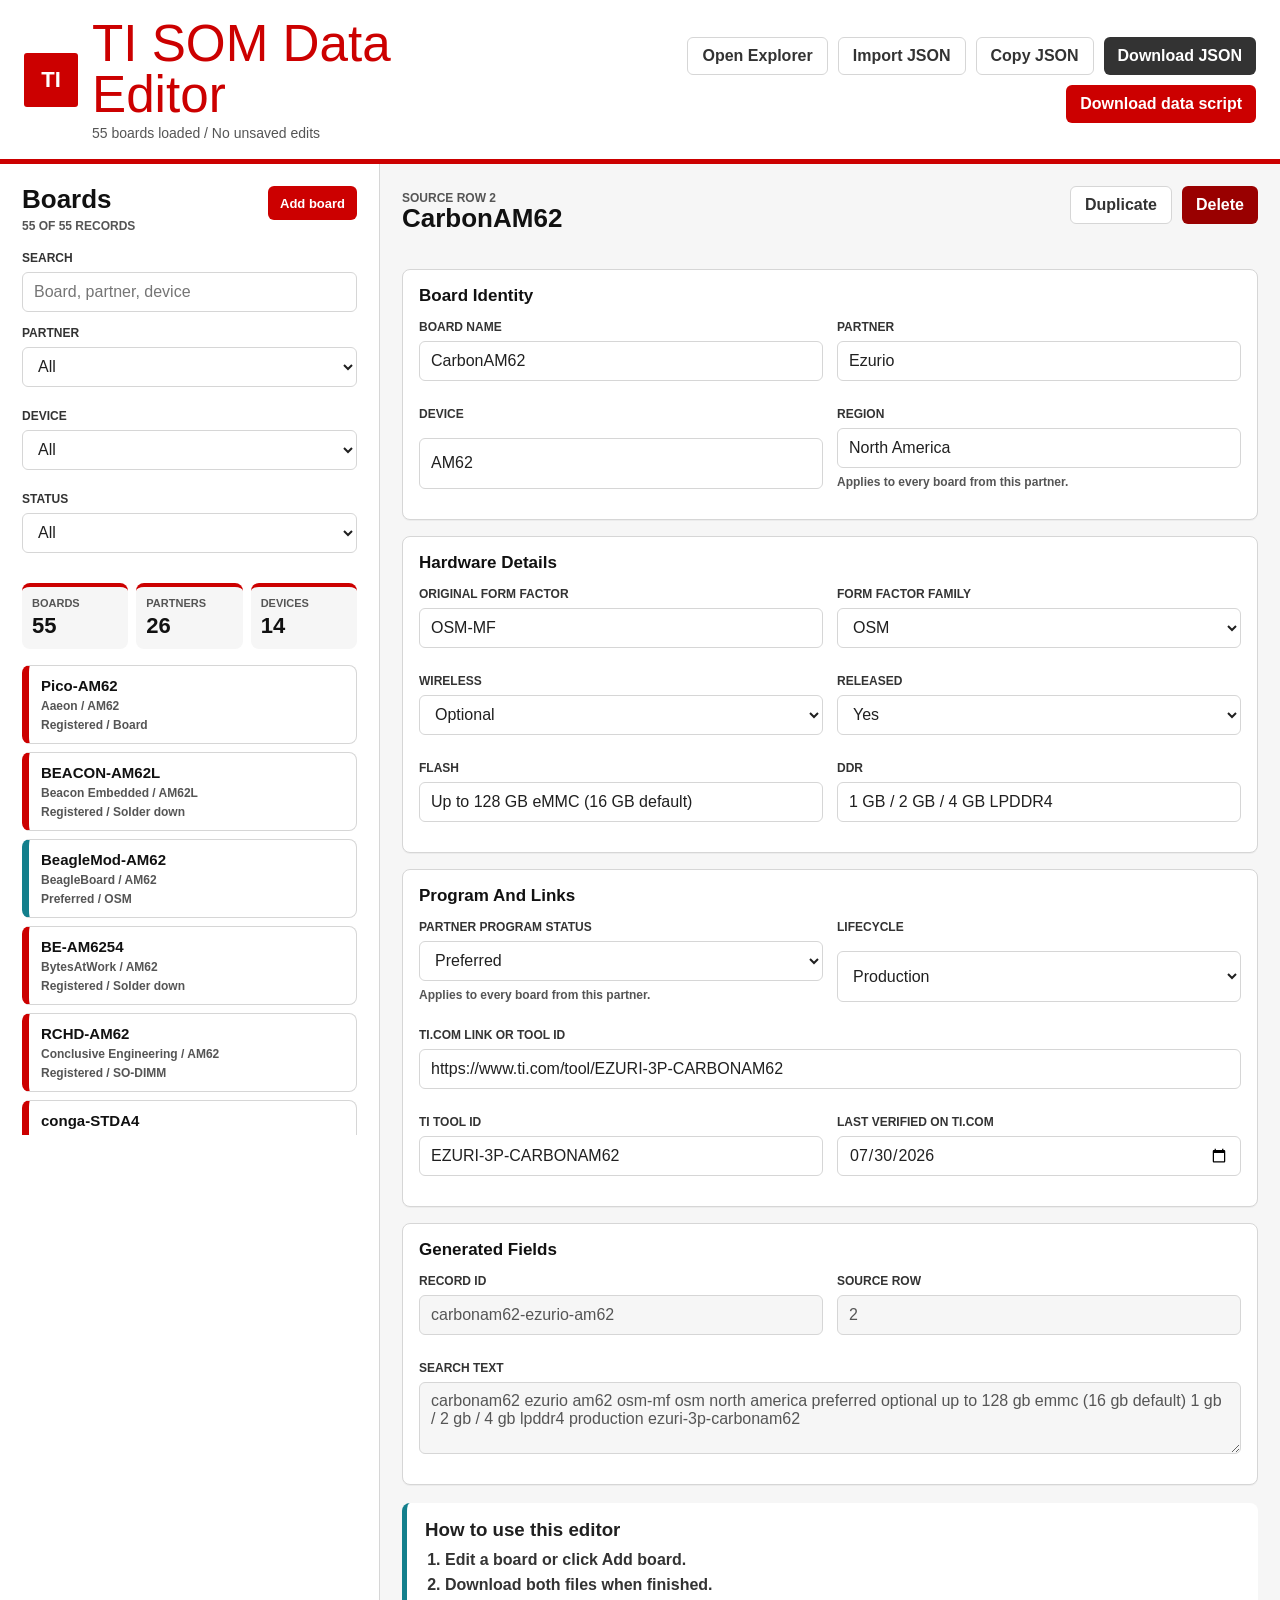
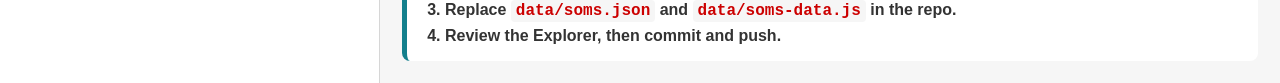
==== editor.html @ 03fc8cab "Refresh TI SOM catalog and partner badges" ====
<!doctype html>
<html lang="en">
  <head>
    <meta charset="utf-8">
    <meta name="viewport" content="width=device-width, initial-scale=1">
    <title>TI SOM Data Editor</title>
    <link rel="stylesheet" href="./editor.css">
  </head>
  <body>
    <div class="editor-shell">
      <header class="editor-topbar">
        <div class="editor-brand">
          <div class="ti-mark" aria-hidden="true">TI</div>
          <div>
            <h1>TI SOM Data Editor</h1>
            <p id="editorStatus">Loading SOM data</p>
          </div>
        </div>
        <div class="editor-actions" aria-label="Editor actions">
          <a class="button ghost" href="./index.html">Open Explorer</a>
          <button class="button ghost" id="importJson" type="button">Import JSON</button>
          <button class="button ghost" id="copyJson" type="button">Copy JSON</button>
          <button class="button" id="downloadJson" type="button">Download JSON</button>
          <button class="button primary" id="downloadDataScript" type="button">Download data script</button>
          <input id="jsonFile" type="file" accept="application/json,.json" hidden>
        </div>
      </header>

      <main class="editor-workspace">
        <aside class="record-panel" aria-label="SOM records">
          <div class="panel-head">
            <div>
              <h2>Boards</h2>
              <p id="recordCount">0 records</p>
            </div>
            <button class="button primary compact" id="newRecord" type="button">Add board</button>
          </div>

          <label class="field">
            <span>Search</span>
            <input id="recordSearch" type="search" placeholder="Board, partner, device">
          </label>

          <div class="filter-grid">
            <label class="field">
              <span>Partner</span>
              <select id="vendorFilter"></select>
            </label>
            <label class="field">
              <span>Device</span>
              <select id="deviceFilter"></select>
            </label>
            <label class="field">
              <span>Status</span>
              <select id="programFilter"></select>
            </label>
          </div>

          <div class="summary-grid" id="summaryGrid" aria-label="Data summary"></div>
          <div class="record-list" id="recordList"></div>
        </aside>

        <section class="form-panel" aria-label="SOM editor">
          <div class="form-head">
            <div>
              <p class="eyebrow" id="formMode">Editing board</p>
              <h2 id="formTitle">Select a board</h2>
            </div>
            <div class="form-actions">
              <button class="button ghost" id="duplicateRecord" type="button">Duplicate</button>
              <button class="button danger" id="deleteRecord" type="button">Delete</button>
            </div>
          </div>

          <form id="recordForm">
            <section class="form-section">
              <h3>Board Identity</h3>
              <div class="form-grid">
                <label class="field">
                  <span>Board name</span>
                  <input id="name" name="name" required>
                </label>
                <label class="field">
                  <span>Partner</span>
                  <input id="vendor" name="vendor" list="vendorOptions" required>
                </label>
                <label class="field">
                  <span>Device</span>
                  <input id="device" name="device" list="deviceOptions" required>
                </label>
                <label class="field">
                  <span>Region</span>
                  <input id="region" name="region" list="regionOptions" required>
                  <small class="field-note">Applies to every board from this partner.</small>
                </label>
              </div>
            </section>

            <section class="form-section">
              <h3>Hardware Details</h3>
              <div class="form-grid">
                <label class="field">
                  <span>Original form factor</span>
                  <input id="formFactorRaw" name="formFactorRaw" placeholder="OSM-M, Custom - B2B, SO-DIMM">
                </label>
                <label class="field">
                  <span>Form factor family</span>
                  <select id="formFactorFamily" name="formFactorFamily"></select>
                </label>
                <label class="field">
                  <span>Wireless</span>
                  <select id="wireless" name="wireless"></select>
                </label>
                <label class="field">
                  <span>Released</span>
                  <select id="released" name="released"></select>
                </label>
                <label class="field">
                  <span>Flash</span>
                  <input id="flash" name="flash">
                </label>
                <label class="field">
                  <span>DDR</span>
                  <input id="ddr" name="ddr">
                </label>
              </div>
            </section>

            <section class="form-section">
              <h3>Program And Links</h3>
              <div class="form-grid">
                <label class="field">
                  <span>Partner Program Status</span>
                  <select id="partnerProgram" name="partnerProgram"></select>
                  <small class="field-note">Applies to every board from this partner.</small>
                </label>
                <label class="field">
                  <span>Lifecycle</span>
                  <select id="lifecycle" name="lifecycle"></select>
                </label>
                <label class="field full">
                  <span>TI.com link or tool ID</span>
                  <input id="tiLink" name="tiLink" placeholder="https://www.ti.com/tool/... or TOOL-ID">
                </label>
                <label class="field">
                  <span>TI tool ID</span>
                  <input id="tiToolId" name="tiToolId" placeholder="PARTNER-3P-PRODUCT">
                </label>
                <label class="field">
                  <span>Last verified on TI.com</span>
                  <input id="lastVerified" name="lastVerified" type="date">
                </label>
              </div>
            </section>

            <section class="form-section">
              <h3>Generated Fields</h3>
              <div class="form-grid">
                <label class="field">
                  <span>Record ID</span>
                  <input id="id" name="id" readonly>
                </label>
                <label class="field">
                  <span>Source row</span>
                  <input id="sourceRow" name="sourceRow" type="number" min="1" readonly>
                </label>
                <label class="field full">
                  <span>Search text</span>
                  <textarea id="searchText" name="searchText" rows="2" readonly></textarea>
                </label>
              </div>
            </section>
          </form>

          <aside class="help-panel">
            <h3>How to use this editor</h3>
            <ol>
              <li>Edit a board or click Add board.</li>
              <li>Download both files when finished.</li>
              <li>Replace <code>data/soms.json</code> and <code>data/soms-data.js</code> in the repo.</li>
              <li>Review the Explorer, then commit and push.</li>
            </ol>
          </aside>
        </section>
      </main>
    </div>

    <datalist id="vendorOptions"></datalist>
    <datalist id="deviceOptions"></datalist>
    <datalist id="regionOptions"></datalist>

    <noscript>TI SOM Data Editor requires JavaScript.</noscript>
    <script src="./data/soms-data.js?v=20260730-ti-refresh"></script>
    <script src="./editor.js?v=20260730-ti-refresh" defer></script>
  </body>
</html>
---- editor.css ----
:root {
  --ti-red: #cc0000;
  --ti-red-dark: #990000;
  --ti-black: #111111;
  --ti-ink: #202020;
  --ti-gray-900: #333333;
  --ti-gray-700: #555555;
  --ti-gray-300: #d6d6d6;
  --ti-gray-200: #e9e9e9;
  --ti-gray-100: #f6f6f6;
  --ti-white: #ffffff;
  --ti-teal: #137f8c;
  --shadow: 0 16px 40px rgba(0, 0, 0, 0.12);
  --radius: 8px;
  font-family: Arial, Helvetica, sans-serif;
  color: var(--ti-ink);
  background: var(--ti-gray-100);
}

* {
  box-sizing: border-box;
}

body {
  margin: 0;
  min-width: 320px;
  background: var(--ti-gray-100);
}

button,
input,
select,
textarea {
  font: inherit;
}

button {
  cursor: pointer;
}

.editor-shell {
  min-height: 100vh;
}

.editor-topbar {
  display: flex;
  align-items: center;
  justify-content: space-between;
  gap: 20px;
  padding: 18px 24px;
  border-bottom: 5px solid var(--ti-red);
  background: var(--ti-white);
}

.editor-brand {
  display: flex;
  align-items: center;
  gap: 14px;
  min-width: 0;
}

.ti-mark {
  display: grid;
  width: 54px;
  height: 54px;
  place-items: center;
  flex: 0 0 auto;
  border-radius: 3px;
  background: var(--ti-red);
  color: var(--ti-white);
  font-size: 22px;
  font-weight: 900;
}

h1,
h2,
h3,
p {
  margin: 0;
}

h1 {
  color: var(--ti-red);
  font-size: clamp(28px, 4vw, 52px);
  font-weight: 500;
  line-height: 1;
}

#editorStatus {
  margin-top: 5px;
  color: var(--ti-gray-700);
  font-size: 14px;
}

.editor-actions,
.form-actions {
  display: flex;
  align-items: center;
  justify-content: flex-end;
  gap: 10px;
  flex-wrap: wrap;
}

.button {
  display: inline-flex;
  min-height: 38px;
  align-items: center;
  justify-content: center;
  border: 0;
  border-radius: 6px;
  padding: 0 14px;
  background: var(--ti-gray-900);
  color: var(--ti-white);
  font-weight: 800;
  text-decoration: none;
}

.button.primary {
  background: var(--ti-red);
}

.button.ghost {
  border: 1px solid var(--ti-gray-300);
  background: var(--ti-white);
  color: var(--ti-gray-900);
}

.button.danger {
  background: var(--ti-red-dark);
}

.button.compact {
  min-height: 34px;
  padding: 0 12px;
  font-size: 13px;
}

.button:hover {
  filter: brightness(0.94);
}

.editor-workspace {
  display: grid;
  grid-template-columns: 380px minmax(0, 1fr);
  min-height: calc(100vh - 95px);
}

.record-panel,
.form-panel {
  min-width: 0;
  padding: 22px;
}

.record-panel {
  border-right: 1px solid var(--ti-gray-300);
  background: var(--ti-white);
}

.panel-head,
.form-head {
  display: flex;
  align-items: flex-start;
  justify-content: space-between;
  gap: 14px;
  margin-bottom: 18px;
}

.panel-head h2,
.form-head h2 {
  color: var(--ti-black);
  font-size: 26px;
  line-height: 1.05;
}

#recordCount,
.eyebrow {
  margin-top: 5px;
  color: var(--ti-gray-700);
  font-size: 12px;
  font-weight: 900;
  text-transform: uppercase;
}

.field {
  display: grid;
  gap: 7px;
  margin: 0 0 14px;
}

.field span {
  color: var(--ti-gray-900);
  font-size: 12px;
  font-weight: 900;
  text-transform: uppercase;
}

.field-note {
  color: var(--ti-gray-700);
  font-size: 12px;
  font-weight: 700;
}

input,
select,
textarea {
  width: 100%;
  min-height: 40px;
  border: 1px solid var(--ti-gray-300);
  border-radius: 6px;
  padding: 0 11px;
  background: var(--ti-white);
  color: var(--ti-ink);
}

textarea {
  min-height: 72px;
  padding-top: 9px;
  resize: vertical;
}

input[readonly],
textarea[readonly] {
  background: var(--ti-gray-100);
  color: var(--ti-gray-700);
}

input:focus,
select:focus,
textarea:focus,
button:focus-visible,
a:focus-visible {
  outline: 3px solid rgba(204, 0, 0, 0.24);
  outline-offset: 2px;
}

.filter-grid,
.summary-grid {
  display: grid;
  grid-template-columns: 1fr;
  gap: 8px;
}

.summary-grid {
  grid-template-columns: repeat(3, 1fr);
  margin: 16px 0;
}

.summary-card {
  border-top: 4px solid var(--ti-red);
  border-radius: var(--radius);
  padding: 10px;
  background: var(--ti-gray-100);
}

.summary-card span {
  display: block;
  color: var(--ti-gray-700);
  font-size: 11px;
  font-weight: 900;
  text-transform: uppercase;
}

.summary-card strong {
  display: block;
  margin-top: 4px;
  color: var(--ti-black);
  font-size: 22px;
}

.record-list {
  display: grid;
  gap: 8px;
  max-height: calc(100vh - 430px);
  min-height: 260px;
  overflow: auto;
}

.record-card {
  display: grid;
  gap: 5px;
  width: 100%;
  border: 1px solid var(--ti-gray-300);
  border-left: 7px solid var(--card-color, var(--ti-red));
  border-radius: var(--radius);
  padding: 11px 12px;
  background: var(--ti-white);
  text-align: left;
}

.record-card.is-active {
  box-shadow: 0 0 0 3px rgba(204, 0, 0, 0.18);
}

.record-card strong {
  color: var(--ti-black);
  font-size: 15px;
}

.record-card span {
  color: var(--ti-gray-700);
  font-size: 12px;
  font-weight: 800;
}

.form-panel {
  display: grid;
  gap: 18px;
  align-content: start;
}

#recordForm {
  display: grid;
  gap: 16px;
}

.form-section {
  border: 1px solid var(--ti-gray-300);
  border-radius: var(--radius);
  padding: 16px;
  background: var(--ti-white);
  box-shadow: 0 1px 0 rgba(0, 0, 0, 0.04);
}

.form-section h3 {
  margin-bottom: 14px;
  color: var(--ti-black);
  font-size: 17px;
}

.form-grid {
  display: grid;
  grid-template-columns: repeat(2, minmax(0, 1fr));
  gap: 12px 14px;
}

.field.full {
  grid-column: 1 / -1;
}

.help-panel {
  border-left: 5px solid var(--ti-teal);
  border-radius: var(--radius);
  padding: 16px 18px;
  background: var(--ti-white);
}

.help-panel h3 {
  margin-bottom: 10px;
}

.help-panel ol {
  margin: 0;
  padding-left: 20px;
  color: var(--ti-gray-900);
  font-weight: 700;
}

.help-panel li + li {
  margin-top: 7px;
}

code {
  border-radius: 4px;
  padding: 2px 5px;
  background: var(--ti-gray-100);
  color: var(--ti-red);
  font-family: "SFMono-Regular", Consolas, monospace;
}

@media (max-width: 980px) {
  .editor-topbar {
    align-items: flex-start;
    flex-direction: column;
  }

  .editor-actions {
    justify-content: flex-start;
  }

  .editor-workspace {
    grid-template-columns: 1fr;
  }

  .record-panel {
    border-right: 0;
    border-bottom: 1px solid var(--ti-gray-300);
  }

  .record-list {
    max-height: 420px;
  }
}

@media (max-width: 640px) {
  .editor-topbar,
  .record-panel,
  .form-panel {
    padding-right: 16px;
    padding-left: 16px;
  }

  .editor-actions,
  .form-actions {
    width: 100%;
  }

  .button {
    flex: 1 1 44%;
  }

  .form-grid,
  .summary-grid {
    grid-template-columns: 1fr;
  }
}
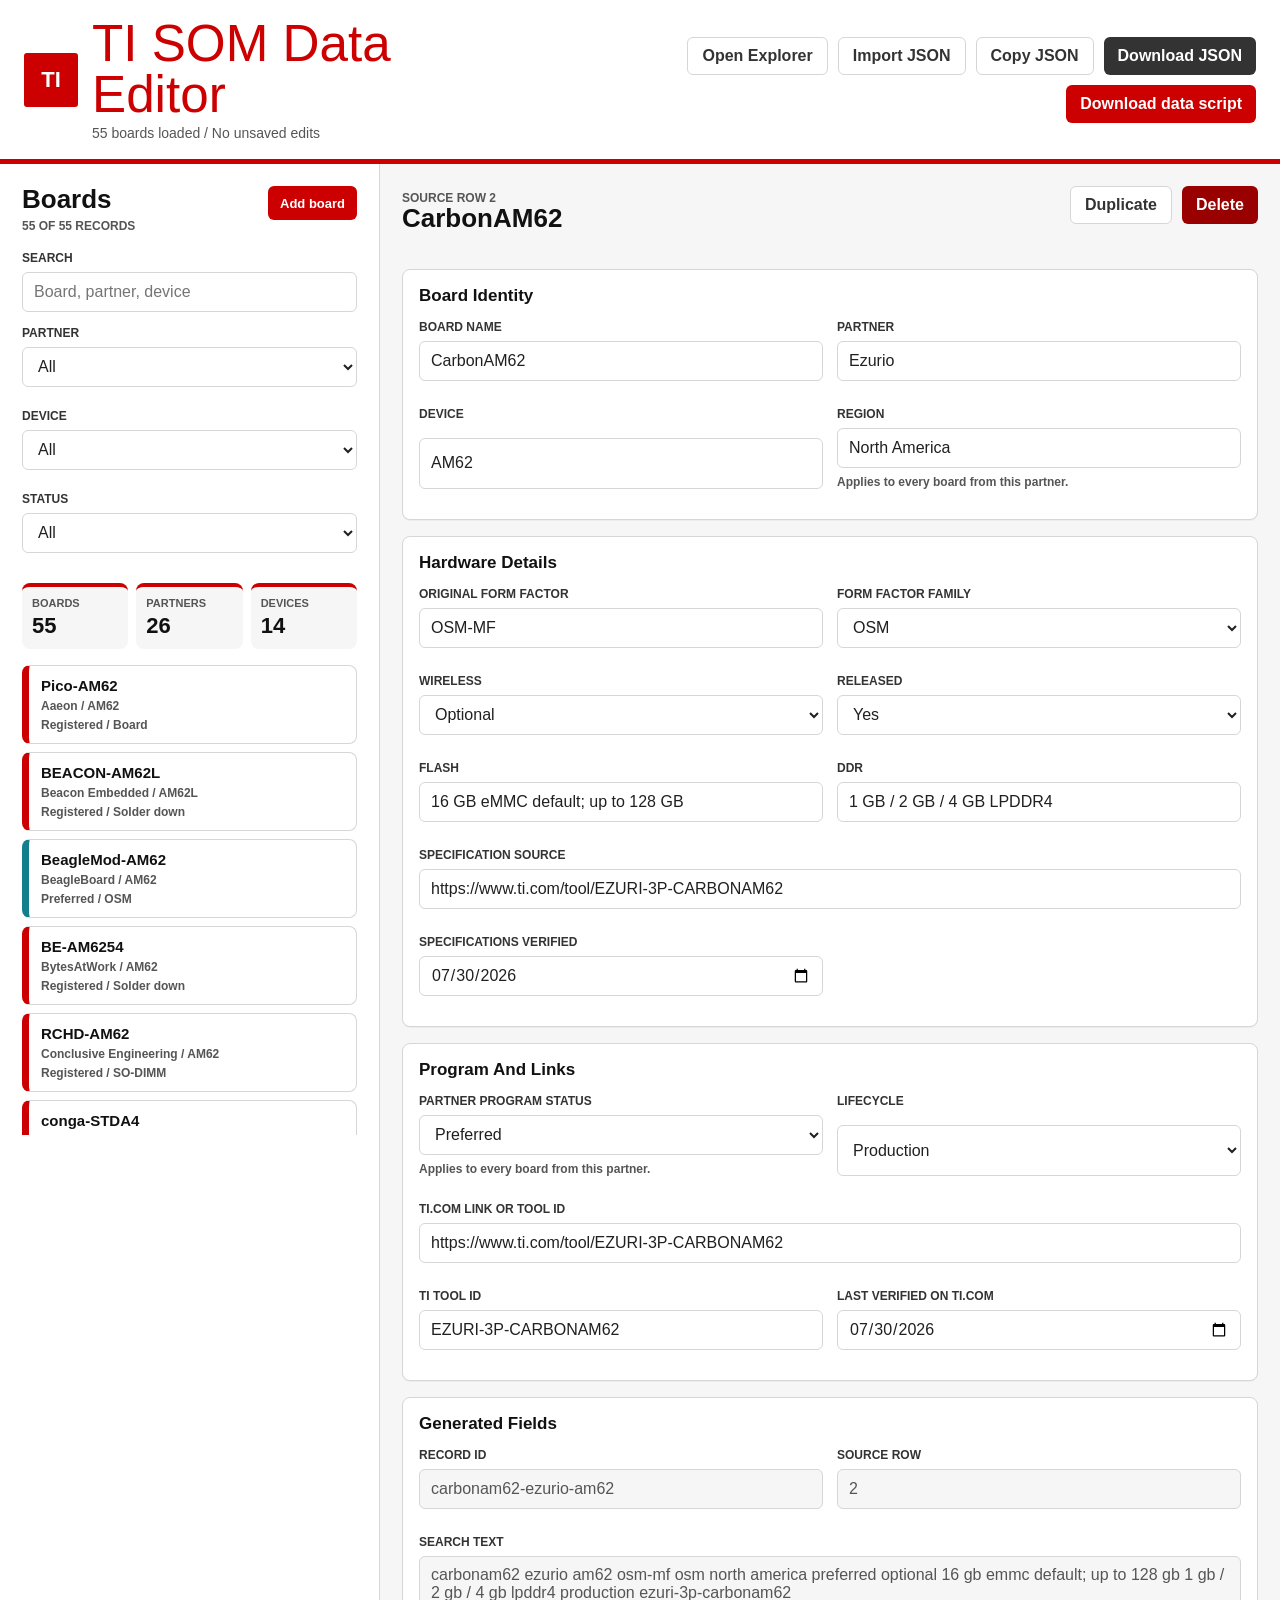
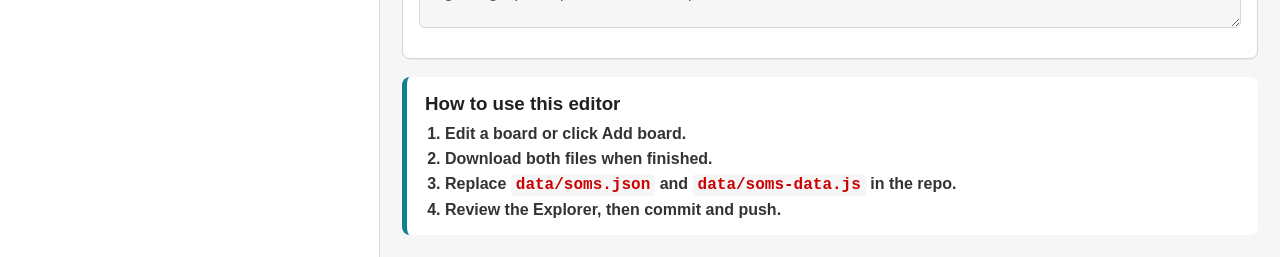
==== commit 3cd14b62: "Validate SOM memory and wireless specifications" ====
--- a/editor.html
+++ b/editor.html
@@ -123,6 +123,14 @@
                   <span>DDR</span>
                   <input id="ddr" name="ddr">
                 </label>
+                <label class="field full">
+                  <span>Specification source</span>
+                  <input id="specSource" name="specSource" type="url" placeholder="https://manufacturer.example/product-or-datasheet">
+                </label>
+                <label class="field">
+                  <span>Specifications verified</span>
+                  <input id="specVerified" name="specVerified" type="date">
+                </label>
               </div>
             </section>
 
@@ -190,7 +198,7 @@
     <datalist id="regionOptions"></datalist>
 
     <noscript>TI SOM Data Editor requires JavaScript.</noscript>
-    <script src="./data/soms-data.js?v=20260730-ti-refresh"></script>
-    <script src="./editor.js?v=20260730-ti-refresh" defer></script>
+    <script src="./data/soms-data.js?v=20260730-spec-audit"></script>
+    <script src="./editor.js?v=20260730-spec-audit" defer></script>
   </body>
 </html>
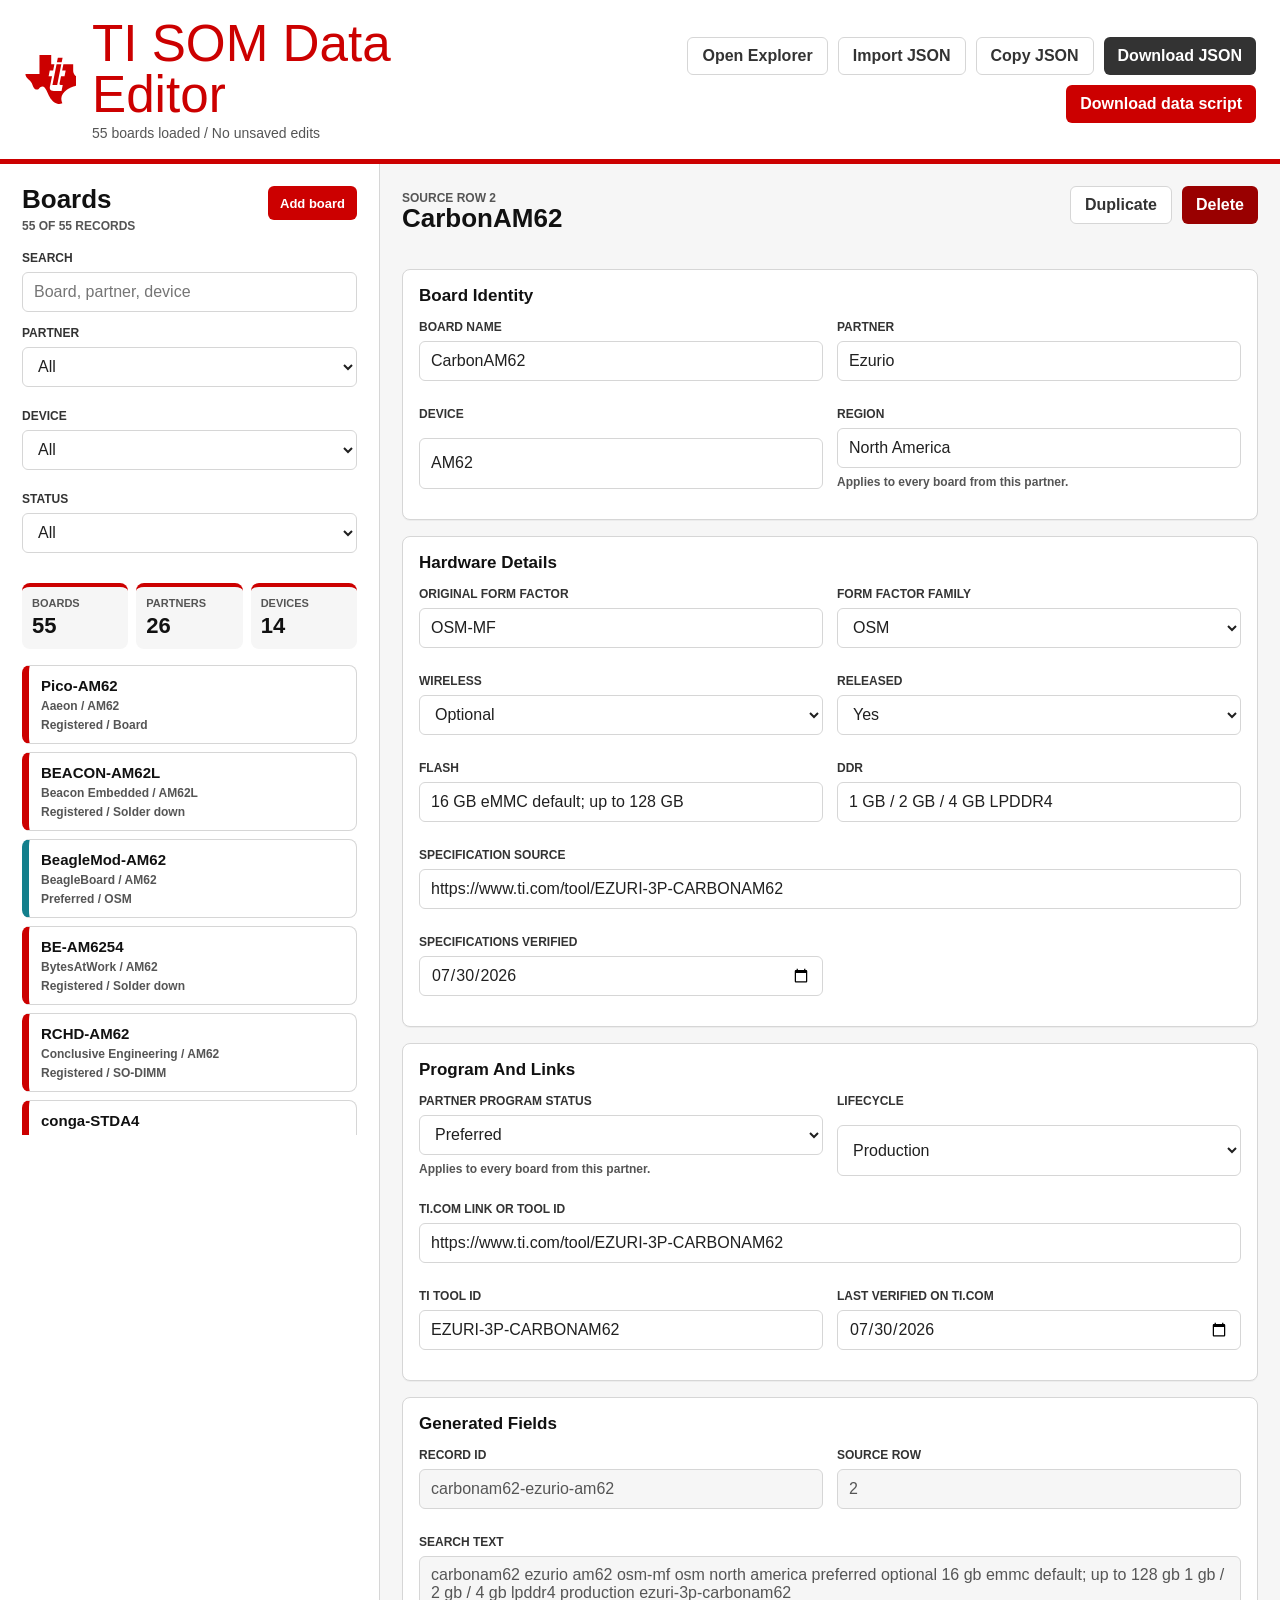
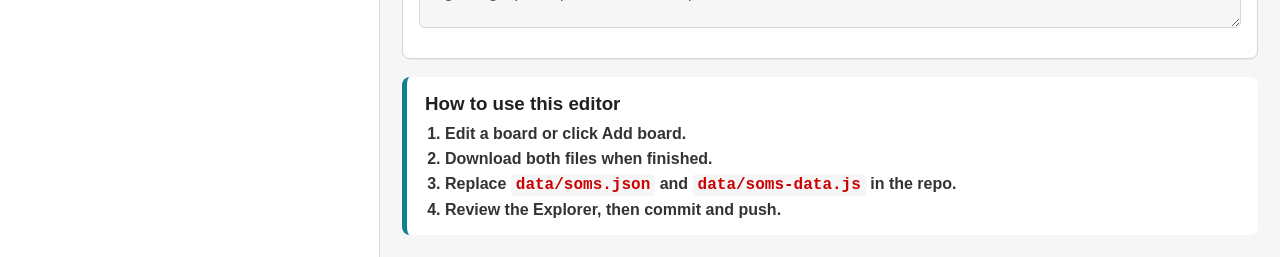
==== commit d02bfdbd: "Fix partner logos and apply TI bug branding" ====
--- a/editor.html
+++ b/editor.html
@@ -4,13 +4,14 @@
     <meta charset="utf-8">
     <meta name="viewport" content="width=device-width, initial-scale=1">
     <title>TI SOM Data Editor</title>
-    <link rel="stylesheet" href="./editor.css">
+    <link rel="icon" type="image/svg+xml" href="./assets/ti-bug.svg?v=20260730-logo-status-fix">
+    <link rel="stylesheet" href="./editor.css?v=20260730-logo-status-fix">
   </head>
   <body>
     <div class="editor-shell">
       <header class="editor-topbar">
         <div class="editor-brand">
-          <div class="ti-mark" aria-hidden="true">TI</div>
+          <img class="ti-mark" src="./assets/ti-bug.svg?v=20260730-logo-status-fix" alt="">
           <div>
             <h1>TI SOM Data Editor</h1>
             <p id="editorStatus">Loading SOM data</p>
--- a/editor.css
+++ b/editor.css
@@ -60,16 +60,11 @@
 }
 
 .ti-mark {
-  display: grid;
+  display: block;
   width: 54px;
   height: 54px;
-  place-items: center;
   flex: 0 0 auto;
-  border-radius: 3px;
-  background: var(--ti-red);
-  color: var(--ti-white);
-  font-size: 22px;
-  font-weight: 900;
+  object-fit: contain;
 }
 
 h1,
@@ -392,6 +387,11 @@
 }
 
 @media (max-width: 640px) {
+  .ti-mark {
+    width: 44px;
+    height: 44px;
+  }
+
   .editor-topbar,
   .record-panel,
   .form-panel {
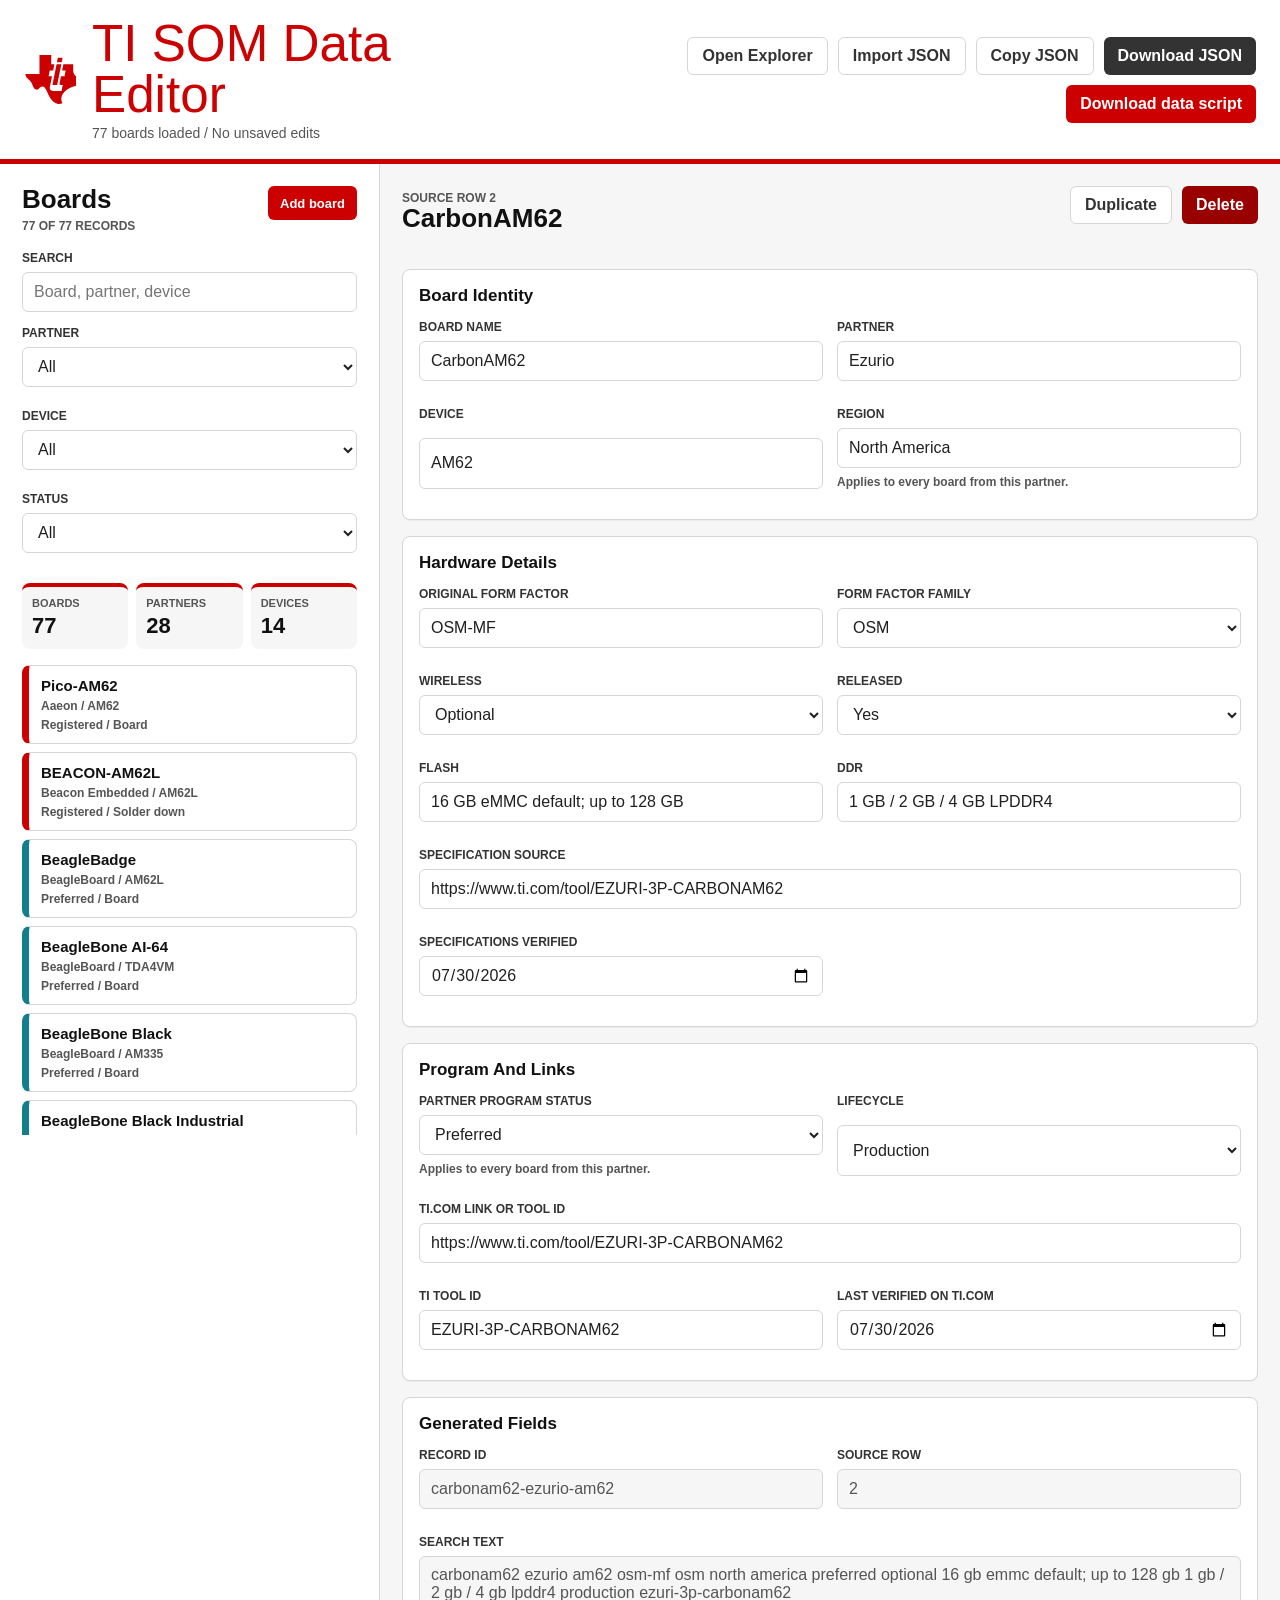
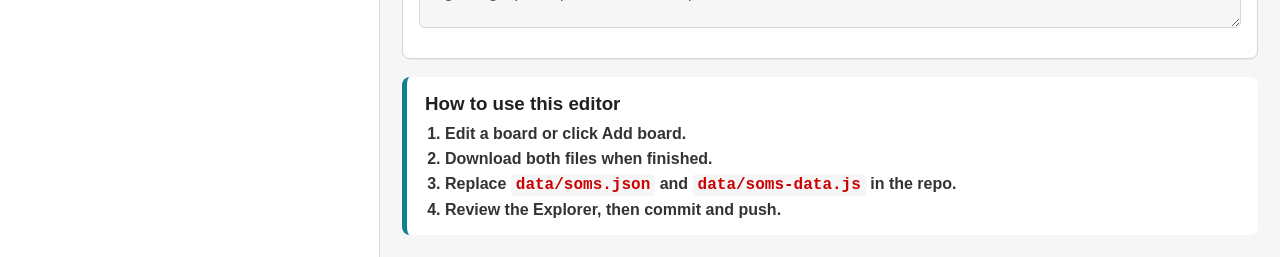
==== commit c4d429d0: "Refresh Sitara SOM and board catalog" ====
--- a/editor.html
+++ b/editor.html
@@ -199,7 +199,7 @@
     <datalist id="regionOptions"></datalist>
 
     <noscript>TI SOM Data Editor requires JavaScript.</noscript>
-    <script src="./data/soms-data.js?v=20260730-spec-audit"></script>
+    <script src="./data/soms-data.js?v=20260901-catalog-refresh"></script>
     <script src="./editor.js?v=20260730-spec-audit" defer></script>
   </body>
 </html>
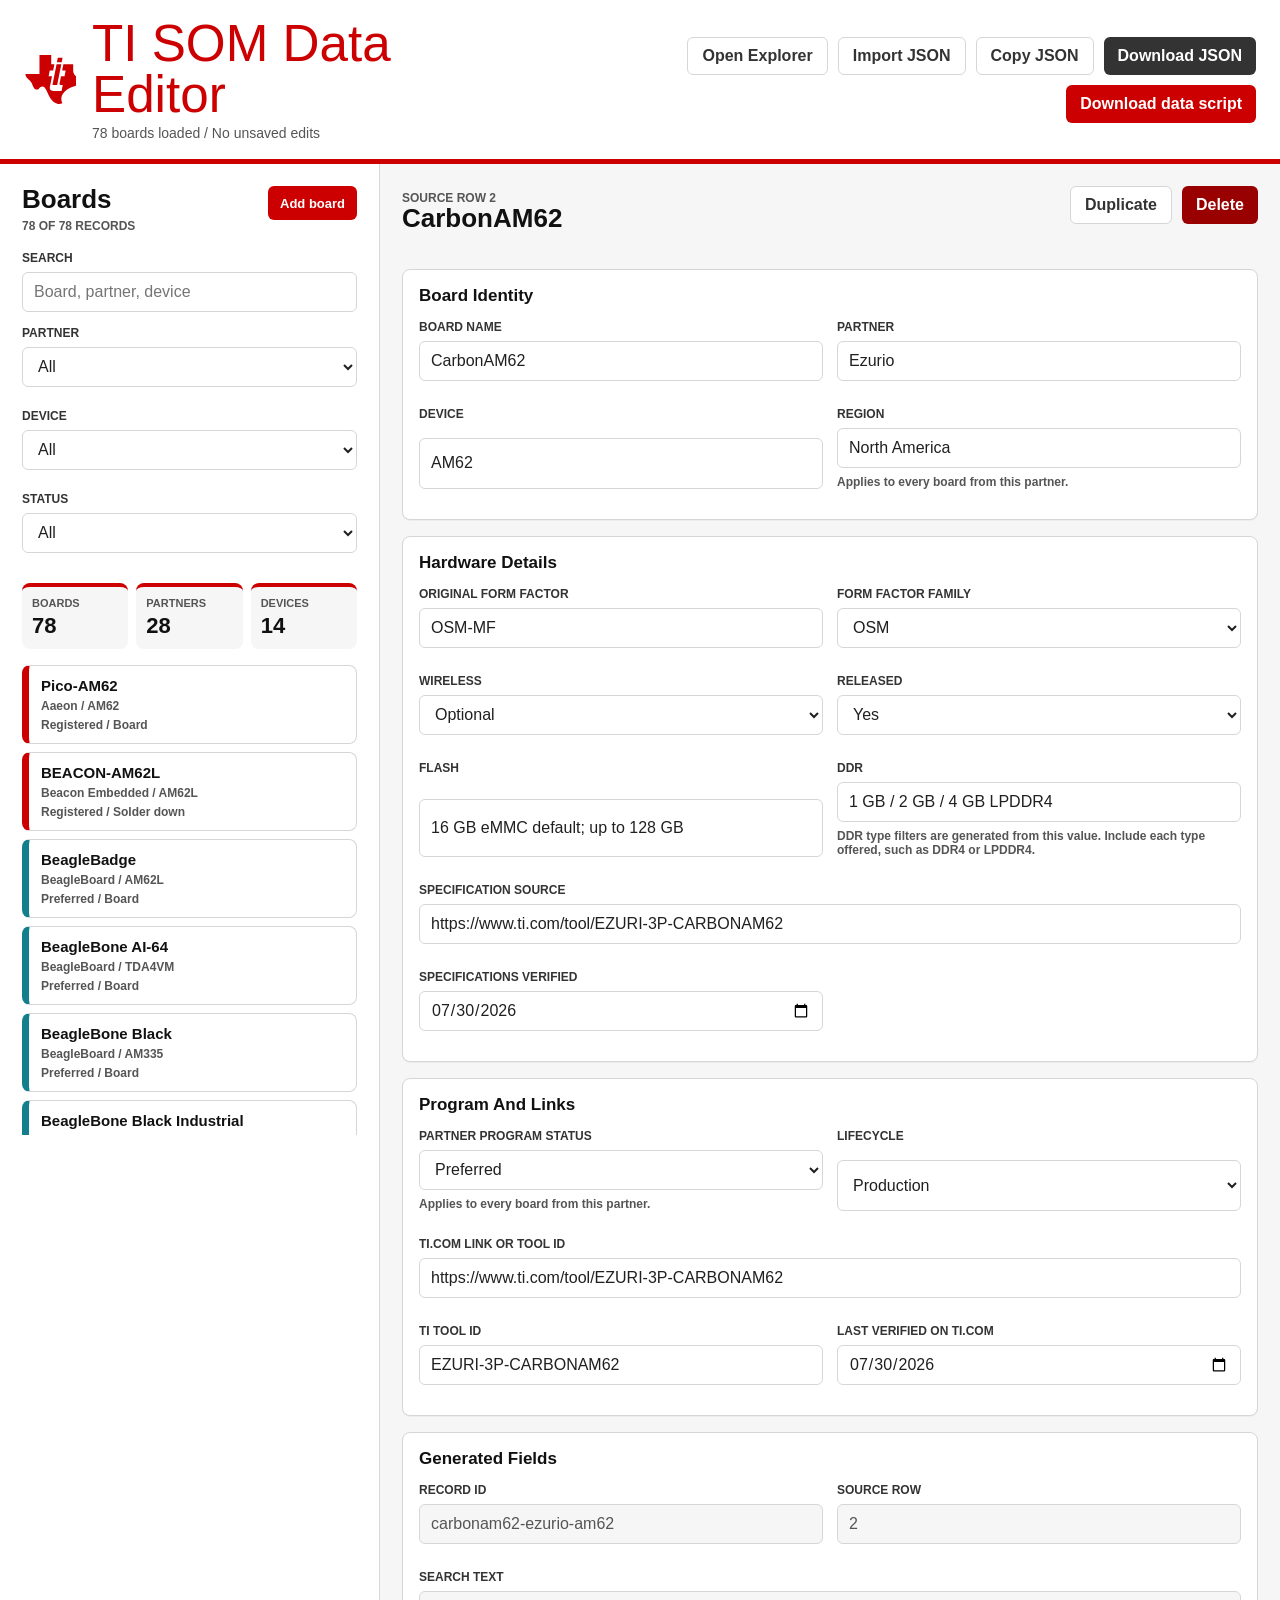
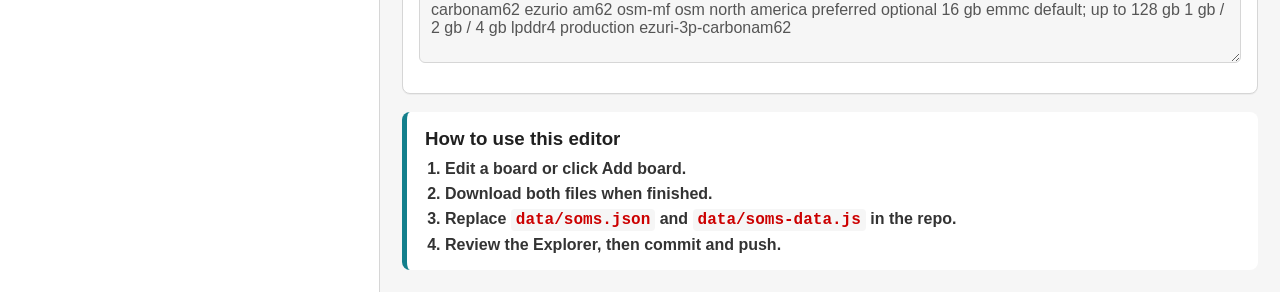
==== commit 019710fd: "Add DDR type filtering and refresh SOM specifications" ====
--- a/editor.html
+++ b/editor.html
@@ -123,6 +123,7 @@
                 <label class="field">
                   <span>DDR</span>
                   <input id="ddr" name="ddr">
+                  <small class="field-note">DDR type filters are generated from this value. Include each type offered, such as DDR4 or LPDDR4.</small>
                 </label>
                 <label class="field full">
                   <span>Specification source</span>
@@ -199,7 +200,9 @@
     <datalist id="regionOptions"></datalist>
 
     <noscript>TI SOM Data Editor requires JavaScript.</noscript>
-    <script src="./data/soms-data.js?v=20260901-catalog-refresh"></script>
-    <script src="./editor.js?v=20260730-spec-audit" defer></script>
+    <script src="./data/soms-data.js?v=20261013-ddr-filter"></script>
+    <script src="./ddr-types.js?v=20261013-ddr-filter"></script>
+    <script src="./editor.js?v=20261013-ddr-filter" defer></script>
+    <!-- Cloudflare Web Analytics --><script defer src='https://static.cloudflareinsights.com/beacon.min.js' data-cf-beacon='{"token": "065d709d-d587-46d7-bccf-224148861c48"}'></script><!-- End Cloudflare Web Analytics -->
   </body>
 </html>
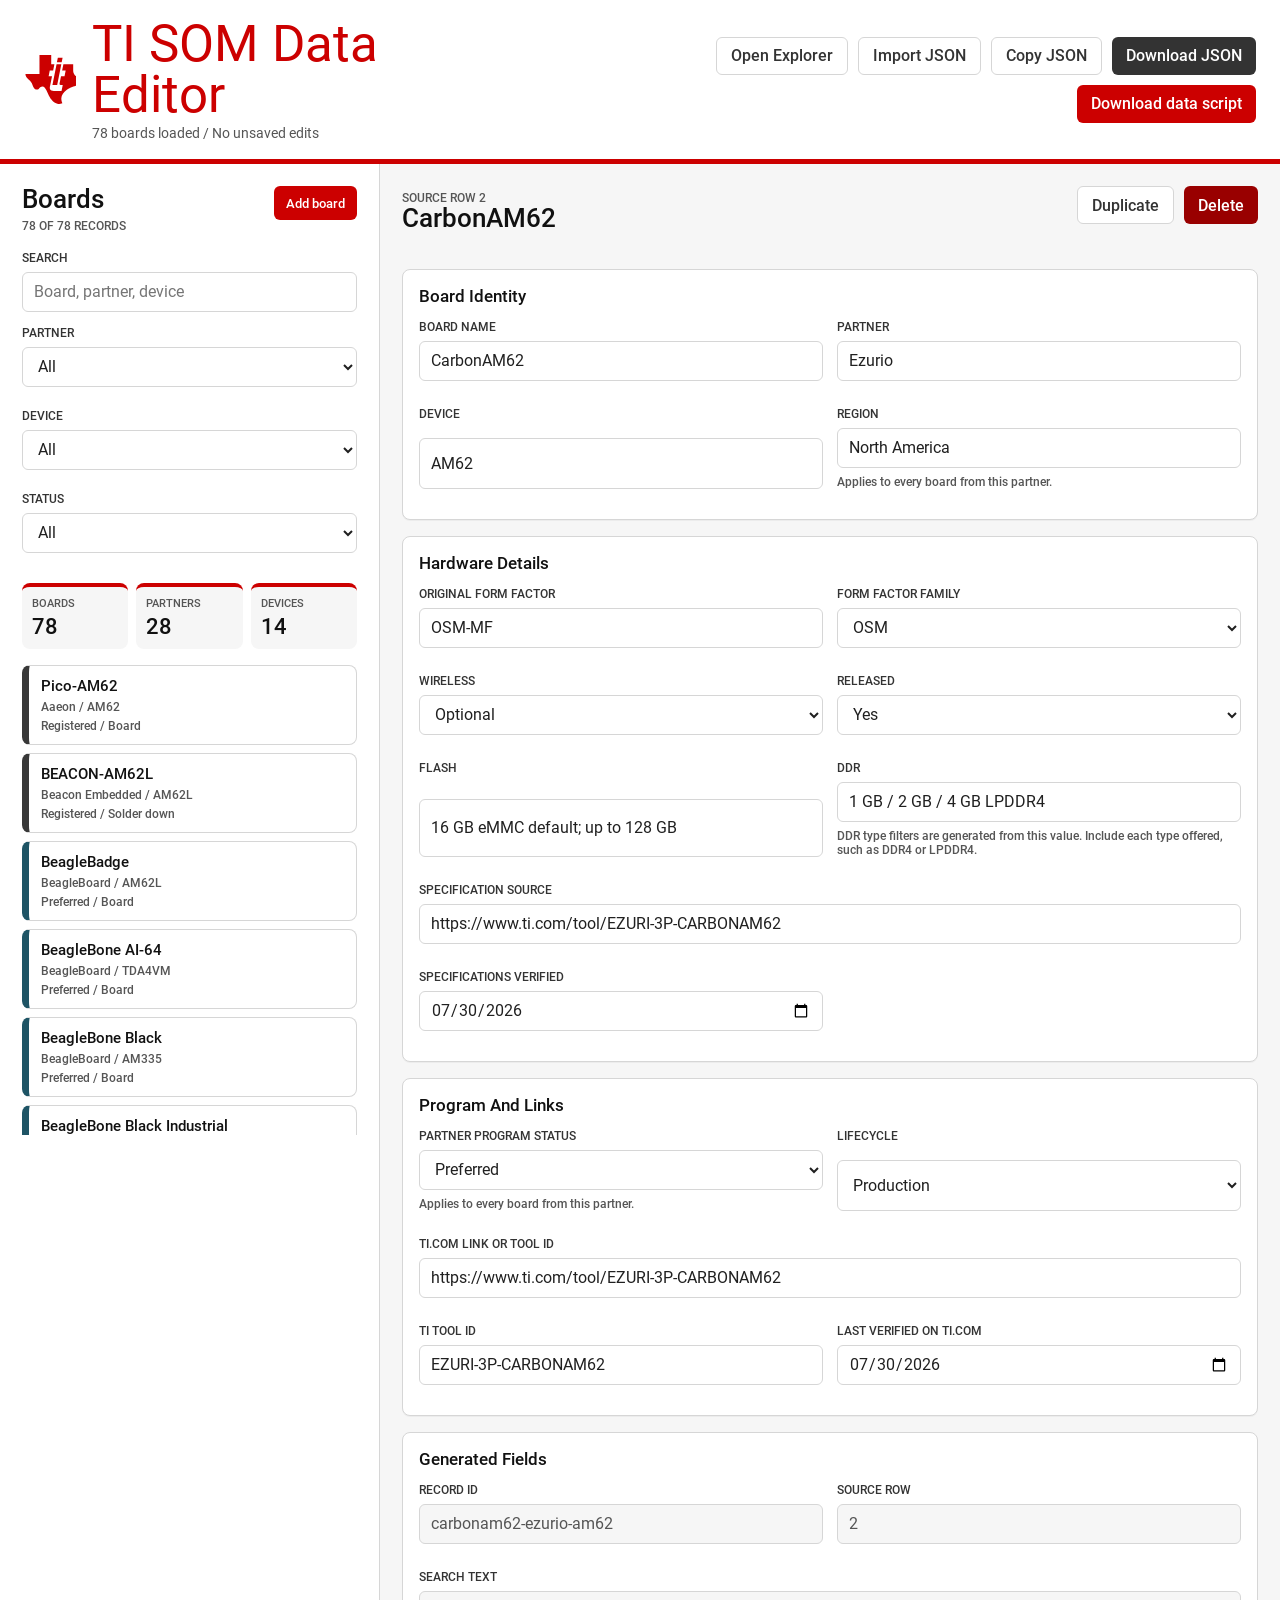
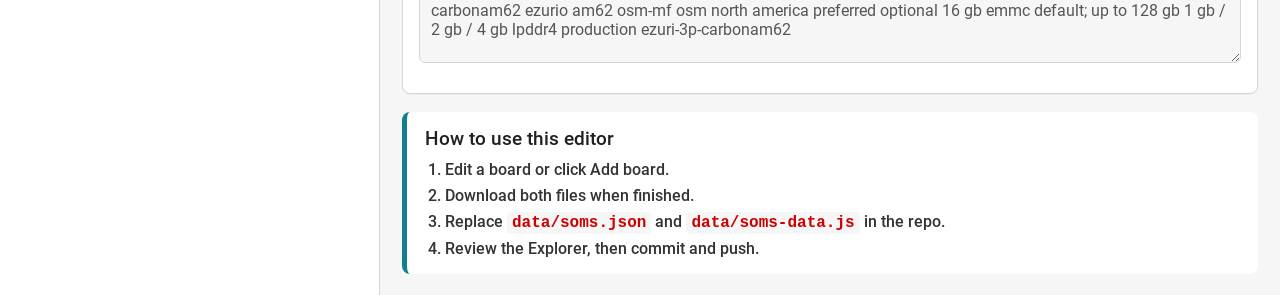
==== commit 2f1a65f2: "Refine mobile filters and align TI styling" ====
--- a/editor.html
+++ b/editor.html
@@ -5,7 +5,9 @@
     <meta name="viewport" content="width=device-width, initial-scale=1">
     <title>TI SOM Data Editor</title>
     <link rel="icon" type="image/svg+xml" href="./assets/ti-bug.svg?v=20260730-logo-status-fix">
-    <link rel="stylesheet" href="./editor.css?v=20260730-logo-status-fix">
+    <link rel="preload" href="./assets/fonts/roboto-regular.woff2" as="font" type="font/woff2" crossorigin>
+    <link rel="stylesheet" href="./fonts.css?v=20261013-ti-typography">
+    <link rel="stylesheet" href="./editor.css?v=20261013-ti-typography">
   </head>
   <body>
     <div class="editor-shell">
@@ -201,8 +203,8 @@
 
     <noscript>TI SOM Data Editor requires JavaScript.</noscript>
     <script src="./data/soms-data.js?v=20261013-ddr-filter"></script>
-    <script src="./ddr-types.js?v=20261013-ddr-filter"></script>
-    <script src="./editor.js?v=20261013-ddr-filter" defer></script>
+    <script src="./ddr-types.js?v=20261013-ram-inline"></script>
+    <script src="./editor.js?v=20261013-partner-colors" defer></script>
     <!-- Cloudflare Web Analytics --><script defer src='https://static.cloudflareinsights.com/beacon.min.js' data-cf-beacon='{"token": "065d709d-d587-46d7-bccf-224148861c48"}'></script><!-- End Cloudflare Web Analytics -->
   </body>
 </html>
--- a/fonts.css
+++ b/fonts.css
@@ -0,0 +1,34 @@
+/* TI.com typography. Font provenance and the Roboto license live in assets/fonts/. */
+@font-face {
+  font-family: "Roboto";
+  font-style: normal;
+  font-weight: 300;
+  font-display: swap;
+  src: url("./assets/fonts/roboto-light.woff2") format("woff2");
+}
+
+@font-face {
+  font-family: "Roboto";
+  font-style: normal;
+  font-weight: 400;
+  font-display: swap;
+  src: url("./assets/fonts/roboto-regular.woff2") format("woff2");
+}
+
+@font-face {
+  font-family: "Roboto";
+  font-style: normal;
+  /* TI.com maps the Roboto Medium file to CSS weight 600. */
+  font-weight: 600;
+  font-display: swap;
+  src: url("./assets/fonts/roboto-medium.woff2") format("woff2");
+}
+
+:root {
+  --ti-font-family: "Roboto", "Helvetica Neue", "Arial Nova", "Nimbus Sans", Arial, sans-serif;
+}
+
+strong,
+b {
+  font-weight: 600;
+}
--- a/editor.css
+++ b/editor.css
@@ -12,7 +12,7 @@
   --ti-teal: #137f8c;
   --shadow: 0 16px 40px rgba(0, 0, 0, 0.12);
   --radius: 8px;
-  font-family: Arial, Helvetica, sans-serif;
+  font-family: var(--ti-font-family);
   color: var(--ti-ink);
   background: var(--ti-gray-100);
 }
@@ -77,7 +77,7 @@
 h1 {
   color: var(--ti-red);
   font-size: clamp(28px, 4vw, 52px);
-  font-weight: 500;
+  font-weight: 400;
   line-height: 1;
 }
 
@@ -106,7 +106,7 @@
   padding: 0 14px;
   background: var(--ti-gray-900);
   color: var(--ti-white);
-  font-weight: 800;
+  font-weight: 600;
   text-decoration: none;
 }
 
@@ -172,7 +172,7 @@
   margin-top: 5px;
   color: var(--ti-gray-700);
   font-size: 12px;
-  font-weight: 900;
+  font-weight: 600;
   text-transform: uppercase;
 }
 
@@ -185,14 +185,14 @@
 .field span {
   color: var(--ti-gray-900);
   font-size: 12px;
-  font-weight: 900;
+  font-weight: 600;
   text-transform: uppercase;
 }
 
 .field-note {
   color: var(--ti-gray-700);
   font-size: 12px;
-  font-weight: 700;
+  font-weight: 600;
 }
 
 input,
@@ -251,7 +251,7 @@
   display: block;
   color: var(--ti-gray-700);
   font-size: 11px;
-  font-weight: 900;
+  font-weight: 600;
   text-transform: uppercase;
 }
 
@@ -294,7 +294,7 @@
 .record-card span {
   color: var(--ti-gray-700);
   font-size: 12px;
-  font-weight: 800;
+  font-weight: 600;
 }
 
 .form-panel {
@@ -347,7 +347,7 @@
   margin: 0;
   padding-left: 20px;
   color: var(--ti-gray-900);
-  font-weight: 700;
+  font-weight: 600;
 }
 
 .help-panel li + li {
